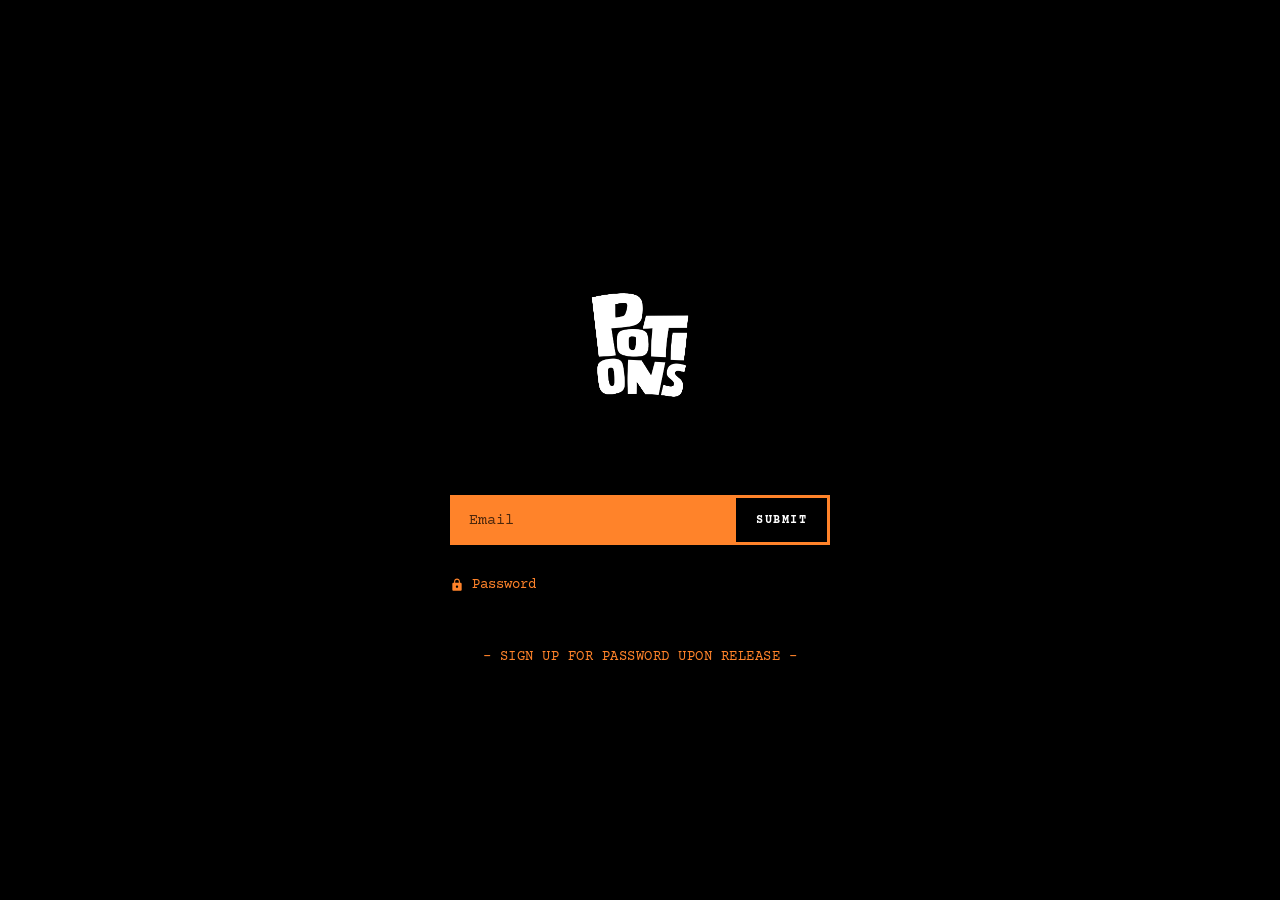
==== password.html @ 975fd413 "Add files via upload" ====
<!DOCTYPE html>
<html lang="en">
<head>
    <meta charset="UTF-8">
    <meta name="viewport" content="width=device-width, initial-scale=1.0">
    <title>POTIONS — Access</title>
    <link href="https://fonts.googleapis.com/css2?family=Courier+Prime:ital,wght@0,400;0,700;1,400&family=Inter:wght@400;600;700;900&family=Syne:wght@800;900&display=swap" rel="stylesheet">
    <link rel="stylesheet" href="style.css">
    <style>
      body {
        margin: 0;
        padding: 0;
        min-height: 100vh;
        display: flex;
        align-items: center;
        justify-content: center;
        background-color: #000000;
        font-family: 'Courier Prime', monospace, sans-serif;
        color: #ffffff;
      }

      .pass-container {
        width: 100%;
        max-width: 520px;
        padding: 2rem 1.5rem;
        display: flex;
        flex-direction: column;
        align-items: center;
        text-align: center;
      }

      /* Expanded Logo Container - No Frame */
      .logo-container {
        width: 100%;
        max-width: 380px;
        margin-bottom: 2.5rem;
        display: flex;
        justify-content: center;
        align-items: center;
      }

      .brand-logo {
        width: 100%;
        height: auto;
        max-height: 220px;
        object-fit: contain;
      }

      /* Form Container */
      .pass-form-wrapper {
        width: 100%;
        max-width: 380px;
      }

      /* Integrated Split Input/Button Group */
      .split-input-group {
        display: flex;
        width: 100%;
        background-color: var(--accent-orange, #ff832a);
        padding: 3px;
        box-sizing: border-box;
      }

      .split-input {
        flex: 1;
        background: var(--accent-orange, #ff832a);
        border: none;
        color: #000000;
        padding: 0.85rem 1rem;
        font-family: 'Courier Prime', monospace;
        font-size: 0.95rem;
        font-weight: 700;
        outline: none;
      }

      .split-input::placeholder {
        color: rgba(0, 0, 0, 0.7);
        font-weight: 400;
      }

      .split-btn {
        background: #000000;
        color: #ffffff;
        border: none;
        padding: 0 1.25rem;
        font-family: 'Courier Prime', monospace;
        font-size: 0.75rem;
        font-weight: 700;
        letter-spacing: 1.5px;
        cursor: pointer;
        text-transform: uppercase;
        transition: background 0.2s ease, color 0.2s ease;
      }

      .split-btn:hover {
        background: #ffffff;
        color: #000000;
      }

      /* Mode Toggle Button */
      .toggle-mode-btn {
        background: transparent;
        border: none;
        color: var(--accent-orange, #ff832a);
        font-family: 'Courier Prime', monospace;
        font-size: 0.85rem;
        margin-top: 2rem;
        cursor: pointer;
        display: flex;
        align-items: center;
        justify-content: center;
        gap: 0.5rem;
      }

      .toggle-mode-btn:hover {
        text-decoration: underline;
      }

      .lock-icon {
        width: 14px;
        height: 14px;
        fill: currentColor;
      }

      /* Subtitle / Tagline */
      .brand-sub {
        font-size: 0.85rem;
        color: var(--accent-orange, #ff832a);
        margin-top: 3.5rem;
        letter-spacing: 0.5px;
        font-family: 'Courier Prime', monospace;
      }

      .error-msg {
        color: #ff4d4d;
        font-size: 0.75rem;
        margin-top: 0.5rem;
        display: none;
        font-family: 'Courier Prime', monospace;
      }

      @media (max-width: 480px) {
        .logo-container {
          max-width: 280px;
        }
        .split-btn {
          padding: 0 0.85rem;
          font-size: 0.7rem;
        }
      }
    </style>
</head>
<body>

    <div class="pass-container">
      
      <!-- Frameless, Enlarged Brand Logo -->
      <div class="logo-container">
        <img src="potions-logo.png" alt="POTIONS Logo" class="brand-logo">
      </div>

      <div class="pass-form-wrapper">
        
        <!-- MODE 1: EMAIL WAITLIST FORM -->
        <div id="waitlist-mode">
          <form action="YOUR_GOOGLE_FORM_URL_HERE" method="POST" target="_blank">
            <div class="split-input-group">
              <input type="email" name="entry.YOUR_ENTRY_ID" placeholder="Email" required class="split-input">
              <button type="submit" class="split-btn">SUBMIT</button>
            </div>
          </form>

          <button type="button" id="btn-show-pass" class="toggle-mode-btn">
            <svg class="lock-icon" viewBox="0 0 24 24">
              <path d="M18 8h-1V6c0-2.76-2.24-5-5-5S7 3.24 7 6v2H6c-1.1 0-2 .9-2 2v10c0 1.1.9 2 2 2h12c1.1 0 2-.9 2-2V10c0-1.1-.9-2-2-2zm-6 9c-1.1 0-2-.9-2-2s.9-2 2-2 2 .9 2 2-.9 2-2 2zm3.1-9H8.9V6c0-1.71 1.39-3.1 3.1-3.1 1.71 0 3.1 1.39 3.1 3.1v2z"/>
            </svg>
            Password
          </button>
        </div>

        <!-- MODE 2: PASSWORD ACCESS FORM -->
        <div id="password-mode" style="display: none;">
          <form id="pass-form">
            <div class="split-input-group">
              <input type="password" id="pass-input" placeholder="Password" required class="split-input">
              <button type="submit" class="split-btn">ENTER</button>
            </div>
            <p id="pass-error" class="error-msg">INVALID PASSWORD</p>
          </form>

          <button type="button" id="btn-show-waitlist" class="toggle-mode-btn">
            Back to Email Sign-up
          </button>
        </div>

      </div>

      <!-- Footer Tagline -->
      <p class="brand-sub">- sign up for password upon release -</p>

    </div>

    <script>
      const SITE_PASSWORD = "POTIONS2026";

      const waitlistMode = document.getElementById('waitlist-mode');
      const passMode     = document.getElementById('password-mode');
      const btnShowPass  = document.getElementById('btn-show-pass');
      const btnShowWait  = document.getElementById('btn-show-waitlist');
      const passForm     = document.getElementById('pass-form');
      const passInput    = document.getElementById('pass-input');
      const passError    = document.getElementById('pass-error');

      btnShowPass.addEventListener('click', () => {
        waitlistMode.style.display = 'none';
        passMode.style.display = 'block';
      });

      btnShowWait.addEventListener('click', () => {
        passMode.style.display = 'none';
        waitlistMode.style.display = 'block';
      });

      passForm.addEventListener('submit', (e) => {
        e.preventDefault();
        if (passInput.value === SITE_PASSWORD) {
          sessionStorage.setItem('siteUnlocked', 'true');
          window.location.href = 'index.html';
        } else {
          passError.style.display = 'block';
        }
      });
    </script>
</body>
</html>
---- style.css ----
/* --- DESIGN SYSTEM (STREETWEAR / RAW DARK THEME) --- */
:root {
    --accent-orange: #ff832a;
    --bg-dark: #000000;         
    --bg-card: #141414;         
    --text-white: #ffffff;       
    --text-muted: #a0a0a0;       
    --border-color: #262626;     
    --font-heading: 'Syne', sans-serif;
    --font-body: 'Inter', sans-serif;
}

* {
    margin: 0;
    padding: 0;
    box-sizing: border-box;
    -webkit-tap-highlight-color: transparent;
}

html {
    scroll-behavior: smooth;
    scroll-padding-top: 120px;
    font-size: 16px;
}

body {
    font-family: var(--font-body);
    background-color: var(--bg-dark);
    color: var(--text-white);
    -webkit-font-smoothing: antialiased;
    overflow-x: hidden;
    text-transform: uppercase;
}

.container {
    max-width: 1320px;
    margin: 0 auto;
    padding: 0 1.5rem;
}

/* --- OVERLAY STYLES --- */
.overlay-container {
  position: fixed;
  top: 0;
  left: 0;
  width: 100vw;
  height: 100vh;
  background-color: #000000;
  z-index: 9999;
  display: flex;
  justify-content: center;
  align-items: center;
  padding: 1.5rem;
}

.overlay-box {
  background-color: #141414;
  border: 2px solid #262626;
  padding: 2.5rem;
  max-width: 420px;
  width: 100%;
  text-align: center;
}

.overlay-title {
  font-family: 'Syne', sans-serif;
  font-weight: 900;
  font-size: 2.5rem;
  margin-bottom: 0.5rem;
  color: #ffffff;
}

.overlay-sub {
  font-size: 0.8rem;
  color: #a0a0a0;
  margin-bottom: 1.5rem;
  text-transform: uppercase;
}

.overlay-form {
  display: flex;
  flex-direction: column;
  gap: 0.75rem;
}

.overlay-input {
  background-color: #000000;
  border: 2px solid #262626;
  color: #ffffff;
  padding: 0.8rem;
  font-family: 'Inter', sans-serif;
  font-weight: 700;
  font-size: 0.85rem;
  text-transform: uppercase;
  outline: none;
}

.overlay-input:focus {
  border-color: #ff832a;
}

.overlay-btn {
  background-color: #ff832a;
  color: #000000;
  border: none;
  padding: 0.8rem;
  font-family: 'Syne', sans-serif;
  font-weight: 900;
  font-size: 0.9rem;
  cursor: pointer;
  letter-spacing: 1px;
}

.overlay-btn.alt {
  background-color: transparent;
  color: #ffffff;
  border: 2px solid #262626;
}

.overlay-btn.alt:hover {
  border-color: #ff832a;
  color: #ff832a;
}

.overlay-divider {
  margin: 1.25rem 0;
  border-bottom: 1px solid #262626;
  line-height: 0.1em;
}

.overlay-divider span {
  background: #141414;
  padding: 0 10px;
  color: #a0a0a0;
  font-size: 0.75rem;
}

.error-msg {
  color: #ff4d4d;
  font-size: 0.75rem;
  display: none;
  margin-top: 0.25rem;
}

#password-overlay {
  position: fixed;
  top: 0;
  left: 0;
  width: 100vw;
  height: 100vh;
  height: 100dvh;
  background: url('YOUR-IMAGE-NAME.jpg') center/cover no-repeat;
  z-index: 9999;
  display: flex;
  align-items: center;
  justify-content: center;
  overflow-y: auto;
}

#password-overlay::before {
  content: '';
  position: absolute;
  top: 0;
  left: 0;
  width: 100%;
  height: 100%;
  background: rgba(0, 0, 0, 0.85);
  z-index: -1;
}

/* --- NAVBAR LAYOUT --- */
.navbar {
    border-bottom: 2px solid var(--border-color);
    padding: 1.0rem 2.5rem;
    position: sticky;
    top: 0;
    background-color: var(--bg-dark);
    z-index: 1000;
    width: 100%;
}

.nav-container {
    display: grid;
    grid-template-columns: 1fr auto 1fr;
    align-items: center;
    width: 100%;
    max-width: 1400px;
    margin: 0 auto;
}

.nav-left {
    display: flex;
    justify-content: flex-start;
    align-items: center;
    gap: 2rem;
    height: 100%;
}

.nav-link {
    font-family: var(--font-body);
    font-weight: 800;
    font-size: 0.9rem;
    letter-spacing: 1.5px;
    color: var(--text-white);
    text-decoration: none;
    position: relative;
    padding: 0.5rem 0;
    transition: color 0.2s ease;
}

.nav-link::after {
    content: '';
    position: absolute;
    bottom: 0;
    left: 0;
    width: 0%;
    height: 2px;
    background-color: var(--accent-orange);
    transition: width 0.2s ease;
}

.nav-link:hover {
    color: var(--accent-orange);
}

.nav-link:hover::after {
    width: 100%;
}

.logo-link {
    display: flex;
    justify-content: center;
    align-items: center;
    text-decoration: none;
    line-height: 0;
}

.nav-logo {
    height: 90px;
    width: auto;
    object-fit: contain;
    display: block;
    margin: 0;
    transition: transform 0.2s ease;
}

.logo-link:hover .nav-logo {
    transform: scale(1.05);
}

.nav-right {
    display: flex;
}

.mobile-menu-btn {
    display: none;
    background: transparent;
    border: none;
    color: var(--text-white);
    font-size: 1.8rem;
    cursor: pointer;
    padding: 0.5rem;
    line-height: 1;
    z-index: 1002;
}

/* --- TICKER BANNER --- */
.ticker-bar {
    background-color: #000000;
    color: #ffffff;
    font-family: var(--font-heading);
    font-weight: 900;
    font-size: 0.85rem;
    letter-spacing: 2px;
    padding: 0.4rem 0;
    overflow: hidden;
    white-space: nowrap;
    border-top: 1px solid var(--border-color);
    border-bottom: 2px solid var(--border-color);
}

.ticker-track {
    display: inline-block;
    animation: ticker 22s linear infinite;
}

.ticker-track span {
    display: inline-block;
}

@keyframes ticker {
    0% { transform: translateX(0); }
    100% { transform: translateX(-50%); }
}

/* --- PRODUCT SECTION LAYOUT --- */
.product-section {
    padding: 3rem 0 5rem 0;
}

.product-grid {
    display: grid;
    grid-template-columns: 1.1fr 0.9fr;
    gap: 4rem;
    align-items: start;
}

.product-gallery {
    display: flex;
    flex-direction: column;
    gap: 1.5rem;
}

.img-container {
    background-color: var(--bg-card);
    border: 2px solid var(--border-color);
    overflow: hidden;
    position: relative;
}

.img-container img {
    width: 100%;
    height: 100%;
    object-fit: cover;
    display: block;
    transition: transform 0.3s ease;
}

.img-container:hover img {
    transform: scale(1.03);
}

.main-img {
    aspect-ratio: 4 / 5;
    width: 100%;
}

.gallery-row {
    display: grid;
    grid-template-columns: 1fr 1fr;
    gap: 1.5rem;
}

.sub-img {
    aspect-ratio: 1 / 1;
}

.product-info {
    display: flex;
    flex-direction: column;
    gap: 1.5rem;
}

.product-title {
    font-family: var(--font-heading);
    font-weight: 900;
    font-size: 2.75rem;
    line-height: 1.1;
    letter-spacing: -1px;
}

.review-stars-summary {
    display: flex;
    align-items: center;
    gap: 0.75rem;
}

.stars {
    color: var(--accent-orange);
    letter-spacing: 2px;
    font-size: 1.1rem;
}

.rating-text {
    font-size: 0.8rem;
    font-weight: 700;
    color: var(--text-muted);
    letter-spacing: 1px;
}

.price-container {
    font-family: var(--font-heading);
    font-size: 2rem;
    font-weight: 900;
    color: var(--accent-orange);
}

.control-group {
    display: flex;
    flex-direction: column;
    gap: 0.5rem;
}

.group-label {
    font-size: 0.75rem;
    font-weight: 800;
    color: var(--text-muted);
    letter-spacing: 1.5px;
}

.pill-container {
    display: flex;
    gap: 0.75rem;
}

.pill-btn {
    background: transparent;
    border: 2px solid var(--border-color);
    color: var(--text-white);
    padding: 0.6rem 1.5rem;
    font-family: var(--font-body);
    font-weight: 700;
    font-size: 0.85rem;
    cursor: pointer;
    transition: all 0.2s ease;
}

.pill-btn.active, .pill-btn:hover {
    border-color: var(--accent-orange);
    background-color: var(--accent-orange);
    color: var(--bg-dark);
}

.purchase-stack {
    display: flex;
    gap: 1rem;
    margin-top: 0.5rem;
}

.quantity-selector {
    display: flex;
    border: 2px solid var(--border-color);
    background-color: var(--bg-card);
}

.qty-btn {
    background: transparent;
    border: none;
    color: var(--text-white);
    width: 45px;
    font-size: 1.2rem;
    font-weight: 700;
    cursor: pointer;
    transition: color 0.2s ease;
}

.qty-btn:hover {
    color: var(--accent-orange);
}

#qty-input {
    width: 45px;
    background: transparent;
    border: none;
    color: var(--text-white);
    text-align: center;
    font-family: var(--font-body);
    font-weight: 700;
    font-size: 1rem;
    appearance: textfield;
    -moz-appearance: textfield;
}

#qty-input::-webkit-outer-spin-button,
#qty-input::-webkit-inner-spin-button {
    -webkit-appearance: none;
    margin: 0;
}

.add-to-cart-btn {
    flex: 1;
    background-color: var(--accent-orange);
    color: var(--bg-dark);
    border: none;
    padding: 1rem 2rem;
    font-family: var(--font-heading);
    font-weight: 900;
    font-size: 1.1rem;
    letter-spacing: 2px;
    cursor: pointer;
    transition: transform 0.1s ease, background-color 0.2s ease;
}

.add-to-cart-btn:hover {
    background-color: #ff9447;
    transform: translateY(-2px);
}

.add-to-cart-btn:active {
    transform: translateY(0);
}

/* Slightly larger single-line tagline */
.sketch-tagline {
    font-family: var(--font-heading);
    font-size: 1.1rem;
    font-style: normal;          /* Removes italicization to match the image */
    font-weight: 900;             /* Ultra-heavy weight matching the image */
    letter-spacing: 0.5px;
    color: var(--accent-orange);
    margin-top: 0.25rem;
    white-space: nowrap;          /* Keeps it strictly on one line */
}

.sketch-bullet-list {
    list-style: none;
    display: flex;
    flex-direction: column;
    gap: 0.5rem;
}

.sketch-bullet-list li {
    font-size: 0.9rem;
    font-weight: 600;
    color: var(--text-white);
    display: flex;
    align-items: center;
    gap: 0.5rem;
}

.sketch-bullet-list li::before {
    content: "•";
    color: var(--accent-orange);
    font-size: 1.2rem;
}

.accordion-stack {
    border-top: 2px solid var(--border-color);
    margin-top: 1rem;
}

.accordion-item {
    border-bottom: 2px solid var(--border-color);
}

.accordion-trigger {
    width: 100%;
    background: transparent;
    border: none;
    padding: 1.2rem 0;
    color: var(--text-white);
    font-family: var(--font-heading);
    font-weight: 800;
    font-size: 0.95rem;
    letter-spacing: 1px;
    display: flex;
    justify-content: space-between;
    align-items: center;
    cursor: pointer;
    text-align: left;
}

.accordion-icon {
    font-size: 1.2rem;
    color: var(--accent-orange);
    font-weight: 700;
}

.accordion-panel {
    max-height: 0;
    overflow: hidden;
    transition: max-height 0.3s ease-out;
}

.accordion-item.open .accordion-panel {
    max-height: 1000px;
}

.accordion-content {
    padding-bottom: 1.2rem;
    font-size: 0.85rem;
    line-height: 1.6;
    color: var(--text-muted);
    text-transform: none;
}

.what-it-does-box {
    background-color: var(--bg-card);
    border: 2px solid var(--border-color);
    padding: 1.5rem;
    margin-top: 0.5rem;
}

.what-heading {
    font-family: var(--font-heading);
    font-size: 1.1rem;
    font-weight: 900;
    color: var(--accent-orange);
    margin-bottom: 0.75rem;
    letter-spacing: 1px;
}

.what-text {
    font-size: 0.85rem;
    line-height: 1.5;
    color: var(--text-white);
    margin-bottom: 1rem;
    text-transform: none;
}

.what-it-does-box ul {
    list-style-type: square;
    padding-left: 1.2rem;
    display: flex;
    flex-direction: column;
    gap: 0.4rem;
}

.what-it-does-box li {
    font-size: 0.8rem;
    color: var(--text-muted);
    text-transform: none;
}

/* --- FOOTER --- */
.footer-grid {
    display: grid;
    grid-template-columns: 2fr 1fr 1fr 1.5fr;
    gap: 3rem;
    margin-bottom: 3rem;
}

.brand-col .logo {
    font-family: var(--font-heading);
    font-weight: 900;
    font-size: 2rem;
    letter-spacing: -1px;
    display: block;
    margin-bottom: 1rem;
}

.footer-tagline {
    font-size: 0.8rem;
    color: var(--text-muted);
    line-height: 1.5;
    font-weight: 600;
    max-width: 280px;
}

.footer-heading {
    font-family: var(--font-heading);
    font-weight: 800;
    font-size: 0.85rem;
    letter-spacing: 1.5px;
    color: var(--accent-orange);
    margin-bottom: 1.2rem;
}

.footer-list {
    list-style: none;
    display: flex;
    flex-direction: column;
    gap: 0.75rem;
}

.footer-list a {
    color: var(--text-muted);
    text-decoration: none;
    font-size: 0.85rem;
    font-weight: 600;
    transition: color 0.2s ease;
}

.footer-list a:hover {
    color: var(--text-white);
}

.footer-text {
    font-size: 0.85rem;
    color: var(--text-muted);
    margin-bottom: 1rem;
    text-transform: none;
}

.footer-social-btn {
    display: inline-flex;
    align-items: center;
    gap: 0.5rem;
    background-color: var(--bg-card);
    border: 2px solid var(--border-color);
    color: var(--text-white);
    padding: 0.6rem 1rem;
    text-decoration: none;
    font-weight: 700;
    font-size: 0.8rem;
    transition: all 0.2s ease;
}

.footer-social-btn:hover {
    border-color: var(--accent-orange);
    color: var(--accent-orange);
}

.instagram-icon {
    width: 16px;
    height: 16px;
}

.footer-bottom {
    border-top: 1px solid var(--border-color);
    padding-top: 2rem;
    display: flex;
    justify-content: space-between;
    align-items: center;
    font-size: 0.75rem;
    color: var(--text-muted);
    font-weight: 600;
}

.payment-badges {
    display: flex;
    gap: 1rem;
}

.payment-badges span {
    border: 1px solid var(--border-color);
    padding: 0.2rem 0.5rem;
    border-radius: 3px;
    font-size: 0.65rem;
}

/* --- RESPONSIVE MEDIA QUERIES --- */

/* Tablets & Small Laptops */
@media (max-width: 900px) {
    .navbar {
        padding: 0.75rem 1.25rem;
    }

    .nav-container {
        display: grid;
        grid-template-columns: 40px 1fr 40px;
        align-items: center;
        width: 100%;
    }

    .logo-link {
        grid-column: 2;
        justify-self: center;
    }

    .nav-logo {
        height: 75px;
        width: auto;
    }

    .mobile-menu-btn {
        display: block;
        grid-column: 3;
        justify-self: end;
    }

    .nav-right {
        display: none;
    }

    .nav-left {
        display: flex;
        position: fixed;
        top: 0;
        left: 0;
        width: 100vw;
        height: 100vh;
        background-color: var(--bg-dark);
        flex-direction: column;
        justify-content: center;
        align-items: flex-start;
        padding: 3rem 2.5rem;
        gap: 2rem;
        z-index: 1001;
        opacity: 0;
        pointer-events: none;
        transition: opacity 0.3s ease, transform 0.3s ease;
        transform: translateY(-10px);
    }

    .nav-left.mobile-open {
        opacity: 1;
        pointer-events: auto;
        transform: translateY(0);
    }

    .nav-left .nav-link {
        font-family: var(--font-heading);
        font-size: 1.6rem;
        font-weight: 900;
        letter-spacing: 2px;
        color: var(--text-white);
        text-decoration: none;
    }

    .product-grid {
        grid-template-columns: 1fr;
        gap: 2.5rem;
    }

    .footer-grid {
        grid-template-columns: 1fr 1fr;
        gap: 2rem;
    }

    .brand-col {
        grid-column: span 2;
    }
}

/* Mobile Phones */
@media (max-width: 550px) {
    .product-title {
        font-size: 2rem;
    }

    .sketch-tagline {
        font-size: 0.8rem; /* Keeps font bold and unified on 1 line across all phone sizes */
        white-space: nowrap;
    }

    .purchase-stack {
        flex-direction: column;
        width: 100%;
    }

    .quantity-selector {
        justify-content: center;
        width: 100%;
        height: 48px;
    }

    .add-to-cart-btn {
        width: 100%;
        padding: 1.1rem;
    }

    .overlay-input {
        font-size: 16px !important; /* Prevents mobile Safari auto-zoom on focus */
        padding: 0.9rem 0.75rem;
    }

    .overlay-box {
        padding: 1.5rem 1rem;
        max-width: 100% !important;
        width: 100%;
    }

    .overlay-title {
        font-size: 1.8rem;
    }

    .overlay-sub {
        font-size: 0.75rem;
    }

    .footer-grid {
        grid-template-columns: 1fr;
    }
    
    .brand-col {
        grid-column: span 1;
    }

    .footer-bottom {
        flex-direction: column;
        gap: 1rem;
        text-align: center;
    }
}
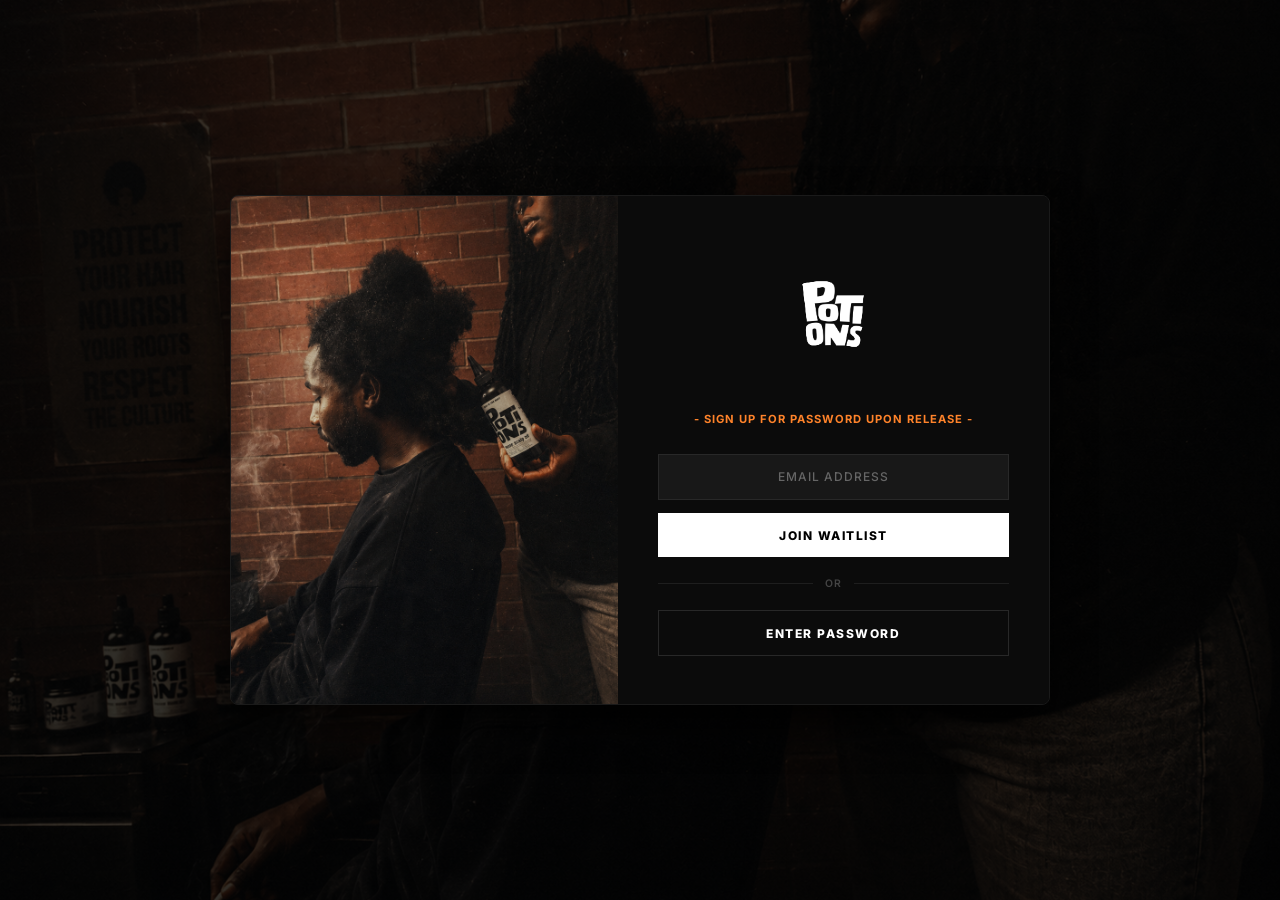
==== commit d9766d6e: "Revamp password.html for private access" ====
--- a/password.html
+++ b/password.html
@@ -3,200 +3,252 @@
 <head>
     <meta charset="UTF-8">
     <meta name="viewport" content="width=device-width, initial-scale=1.0">
-    <title>POTIONS — Access</title>
-    <link href="https://fonts.googleapis.com/css2?family=Courier+Prime:ital,wght@0,400;0,700;1,400&family=Inter:wght@400;600;700;900&family=Syne:wght@800;900&display=swap" rel="stylesheet">
+    <title>POTIONS — Private Access</title>
+    <link href="https://fonts.googleapis.com/css2?family=Inter:wght@400;500;600;700;800;900&display=swap" rel="stylesheet">
     <link rel="stylesheet" href="style.css">
     <style>
+      *, *::before, *::after {
+        box-sizing: border-box;
+      }
+
       body {
         margin: 0;
-        padding: 0;
+        padding: 1.5rem;
         min-height: 100vh;
         display: flex;
         align-items: center;
         justify-content: center;
-        background-color: #000000;
-        font-family: 'Courier Prime', monospace, sans-serif;
+        /* Fullscreen dark background image */
+        background: url('scalp-main.jpg') center/cover no-repeat fixed;
+        font-family: 'Inter', sans-serif;
         color: #ffffff;
-      }
-
-      .pass-container {
-        width: 100%;
-        max-width: 520px;
-        padding: 2rem 1.5rem;
+        position: relative;
+      }
+
+      /* Dark veil over the main body background */
+      body::before {
+        content: '';
+        position: absolute;
+        top: 0;
+        left: 0;
+        right: 0;
+        bottom: 0;
+        background: rgba(0, 0, 0, 0.75);
+        z-index: 1;
+      }
+
+      /* Floating Split-Card Container */
+      .pass-card {
+        position: relative;
+        z-index: 2;
+        width: 100%;
+        max-width: 820px;
+        display: flex;
+        background-color: #0d0d0d;
+        border: 1px solid #1a1a1a;
+        border-radius: 8px;
+        overflow: hidden;
+        box-shadow: 0 20px 40px rgba(0, 0, 0, 0.8);
+      }
+
+      /* Left Side: Featured Image */
+      .card-image-side {
+        flex: 1.1;
+        background: url('scalp-main.jpg') center/cover no-repeat;
+        min-height: 480px;
+      }
+
+      /* Right Side: Form Panel */
+      .card-form-side {
+        flex: 1;
+        padding: 3rem 2.5rem;
         display: flex;
         flex-direction: column;
         align-items: center;
+        justify-content: center;
         text-align: center;
-      }
-
-      /* Expanded Logo Container - No Frame */
+        background-color: #0b0b0b;
+      }
+
+      /* Logo */
       .logo-container {
         width: 100%;
-        max-width: 380px;
-        margin-bottom: 2.5rem;
-        display: flex;
-        justify-content: center;
-        align-items: center;
+        max-width: 140px;
+        margin-bottom: 1.5rem;
       }
 
       .brand-logo {
         width: 100%;
         height: auto;
-        max-height: 220px;
         object-fit: contain;
       }
 
-      /* Form Container */
-      .pass-form-wrapper {
-        width: 100%;
-        max-width: 380px;
-      }
-
-      /* Integrated Split Input/Button Group */
-      .split-input-group {
-        display: flex;
-        width: 100%;
-        background-color: var(--accent-orange, #ff832a);
-        padding: 3px;
-        box-sizing: border-box;
-      }
-
-      .split-input {
-        flex: 1;
-        background: var(--accent-orange, #ff832a);
+      /* Subtitle / Tagline */
+      .brand-sub {
+        font-size: 0.7rem;
+        color: var(--accent-orange, #ff832a);
+        letter-spacing: 1px;
+        text-transform: uppercase;
+        font-weight: 700;
+        margin-bottom: 1.75rem;
+      }
+
+      /* Form Elements */
+      .pass-form {
+        width: 100%;
+        display: flex;
+        flex-direction: column;
+        gap: 0.85rem;
+      }
+
+      .pass-input {
+        width: 100%;
+        padding: 0.9rem 1rem;
+        background: #181818;
+        border: 1px solid #282828;
+        color: #ffffff;
+        font-family: 'Inter', sans-serif;
+        font-size: 0.8rem;
+        font-weight: 500;
+        text-align: center;
+        letter-spacing: 0.5px;
+        outline: none;
+        transition: border-color 0.2s ease;
+      }
+
+      .pass-input:focus {
+        border-color: #444444;
+      }
+
+      .pass-input::placeholder {
+        color: #666666;
+        text-transform: uppercase;
+        font-size: 0.75rem;
+        letter-spacing: 1px;
+      }
+
+      .pass-btn {
+        width: 100%;
+        padding: 0.9rem 1rem;
+        background: #ffffff;
+        color: #000000;
         border: none;
-        color: #000000;
-        padding: 0.85rem 1rem;
-        font-family: 'Courier Prime', monospace;
-        font-size: 0.95rem;
-        font-weight: 700;
-        outline: none;
-      }
-
-      .split-input::placeholder {
-        color: rgba(0, 0, 0, 0.7);
-        font-weight: 400;
-      }
-
-      .split-btn {
-        background: #000000;
-        color: #ffffff;
-        border: none;
-        padding: 0 1.25rem;
-        font-family: 'Courier Prime', monospace;
+        font-family: 'Inter', sans-serif;
         font-size: 0.75rem;
-        font-weight: 700;
+        font-weight: 800;
         letter-spacing: 1.5px;
         cursor: pointer;
         text-transform: uppercase;
-        transition: background 0.2s ease, color 0.2s ease;
-      }
-
-      .split-btn:hover {
-        background: #ffffff;
-        color: #000000;
-      }
-
-      /* Mode Toggle Button */
-      .toggle-mode-btn {
+        transition: opacity 0.2s ease, background-color 0.2s ease;
+      }
+
+      .pass-btn:hover {
+        opacity: 0.9;
+      }
+
+      /* Outline Alternate Button */
+      .pass-btn.alt {
         background: transparent;
-        border: none;
-        color: var(--accent-orange, #ff832a);
-        font-family: 'Courier Prime', monospace;
-        font-size: 0.85rem;
-        margin-top: 2rem;
-        cursor: pointer;
+        color: #ffffff;
+        border: 1px solid #282828;
+      }
+
+      .pass-btn.alt:hover {
+        border-color: #555555;
+        background: #121212;
+      }
+
+      /* Divider Line */
+      .divider {
         display: flex;
         align-items: center;
-        justify-content: center;
-        gap: 0.5rem;
-      }
-
-      .toggle-mode-btn:hover {
-        text-decoration: underline;
-      }
-
-      .lock-icon {
-        width: 14px;
-        height: 14px;
-        fill: currentColor;
-      }
-
-      /* Subtitle / Tagline */
-      .brand-sub {
-        font-size: 0.85rem;
-        color: var(--accent-orange, #ff832a);
-        margin-top: 3.5rem;
-        letter-spacing: 0.5px;
-        font-family: 'Courier Prime', monospace;
+        text-align: center;
+        width: 100%;
+        margin: 1.25rem 0;
+        color: #444444;
+        font-size: 0.65rem;
+        font-weight: 600;
+        letter-spacing: 1px;
+      }
+
+      .divider::before, .divider::after {
+        content: '';
+        flex: 1;
+        border-bottom: 1px solid #1e1e1e;
+      }
+
+      .divider span {
+        padding: 0 0.75rem;
       }
 
       .error-msg {
         color: #ff4d4d;
         font-size: 0.75rem;
-        margin-top: 0.5rem;
+        margin: 0;
         display: none;
-        font-family: 'Courier Prime', monospace;
-      }
-
-      @media (max-width: 480px) {
-        .logo-container {
-          max-width: 280px;
-        }
-        .split-btn {
-          padding: 0 0.85rem;
-          font-size: 0.7rem;
+        font-weight: 600;
+      }
+
+      /* Mobile Responsiveness */
+      @media (max-width: 720px) {
+        .pass-card {
+          flex-direction: column;
+          max-width: 400px;
+        }
+
+        .card-image-side {
+          min-height: 220px;
+        }
+
+        .card-form-side {
+          padding: 2rem 1.5rem;
         }
       }
     </style>
 </head>
 <body>
 
-    <div class="pass-container">
+    <div class="pass-card">
       
-      <!-- Frameless, Enlarged Brand Logo -->
-      <div class="logo-container">
-        <img src="potions-logo.png" alt="POTIONS Logo" class="brand-logo">
+      <!-- LEFT PANEL: IMAGE -->
+      <div class="card-image-side"></div>
+
+      <!-- RIGHT PANEL: FORM CONTENT -->
+      <div class="card-form-side">
+        
+        <!-- Logo -->
+        <div class="logo-container">
+          <img src="potions-logo.png" alt="POTIONS Logo" class="brand-logo">
+        </div>
+
+        <p class="brand-sub">- sign up for password upon release -</p>
+
+        <!-- MODE 1: WAITLIST FORM -->
+        <div id="waitlist-mode" style="width: 100%;">
+          <form action="YOUR_GOOGLE_FORM_URL_HERE" method="POST" target="_blank" class="pass-form">
+            <input type="email" name="entry.YOUR_ENTRY_ID" placeholder="EMAIL ADDRESS" required class="pass-input">
+            <button type="submit" class="pass-btn">JOIN WAITLIST</button>
+          </form>
+
+          <div class="divider"><span>OR</span></div>
+
+          <button type="button" id="btn-show-pass" class="pass-btn alt">ENTER PASSWORD</button>
+        </div>
+
+        <!-- MODE 2: PASSWORD ACCESS FORM -->
+        <div id="password-mode" style="display: none; width: 100%;">
+          <form id="pass-form" class="pass-form">
+            <input type="password" id="pass-input" placeholder="ENTER PASSWORD" required class="pass-input">
+            <p id="pass-error" class="error-msg">INVALID PASSWORD</p>
+            <button type="submit" class="pass-btn">ENTER SITE</button>
+          </form>
+
+          <div class="divider"><span>OR</span></div>
+
+          <button type="button" id="btn-show-waitlist" class="pass-btn alt">BACK TO WAITLIST</button>
+        </div>
+
       </div>
-
-      <div class="pass-form-wrapper">
-        
-        <!-- MODE 1: EMAIL WAITLIST FORM -->
-        <div id="waitlist-mode">
-          <form action="YOUR_GOOGLE_FORM_URL_HERE" method="POST" target="_blank">
-            <div class="split-input-group">
-              <input type="email" name="entry.YOUR_ENTRY_ID" placeholder="Email" required class="split-input">
-              <button type="submit" class="split-btn">SUBMIT</button>
-            </div>
-          </form>
-
-          <button type="button" id="btn-show-pass" class="toggle-mode-btn">
-            <svg class="lock-icon" viewBox="0 0 24 24">
-              <path d="M18 8h-1V6c0-2.76-2.24-5-5-5S7 3.24 7 6v2H6c-1.1 0-2 .9-2 2v10c0 1.1.9 2 2 2h12c1.1 0 2-.9 2-2V10c0-1.1-.9-2-2-2zm-6 9c-1.1 0-2-.9-2-2s.9-2 2-2 2 .9 2 2-.9 2-2 2zm3.1-9H8.9V6c0-1.71 1.39-3.1 3.1-3.1 1.71 0 3.1 1.39 3.1 3.1v2z"/>
-            </svg>
-            Password
-          </button>
-        </div>
-
-        <!-- MODE 2: PASSWORD ACCESS FORM -->
-        <div id="password-mode" style="display: none;">
-          <form id="pass-form">
-            <div class="split-input-group">
-              <input type="password" id="pass-input" placeholder="Password" required class="split-input">
-              <button type="submit" class="split-btn">ENTER</button>
-            </div>
-            <p id="pass-error" class="error-msg">INVALID PASSWORD</p>
-          </form>
-
-          <button type="button" id="btn-show-waitlist" class="toggle-mode-btn">
-            Back to Email Sign-up
-          </button>
-        </div>
-
-      </div>
-
-      <!-- Footer Tagline -->
-      <p class="brand-sub">- sign up for password upon release -</p>
 
     </div>
 
@@ -232,4 +284,4 @@
       });
     </script>
 </body>
-</html>+</html>
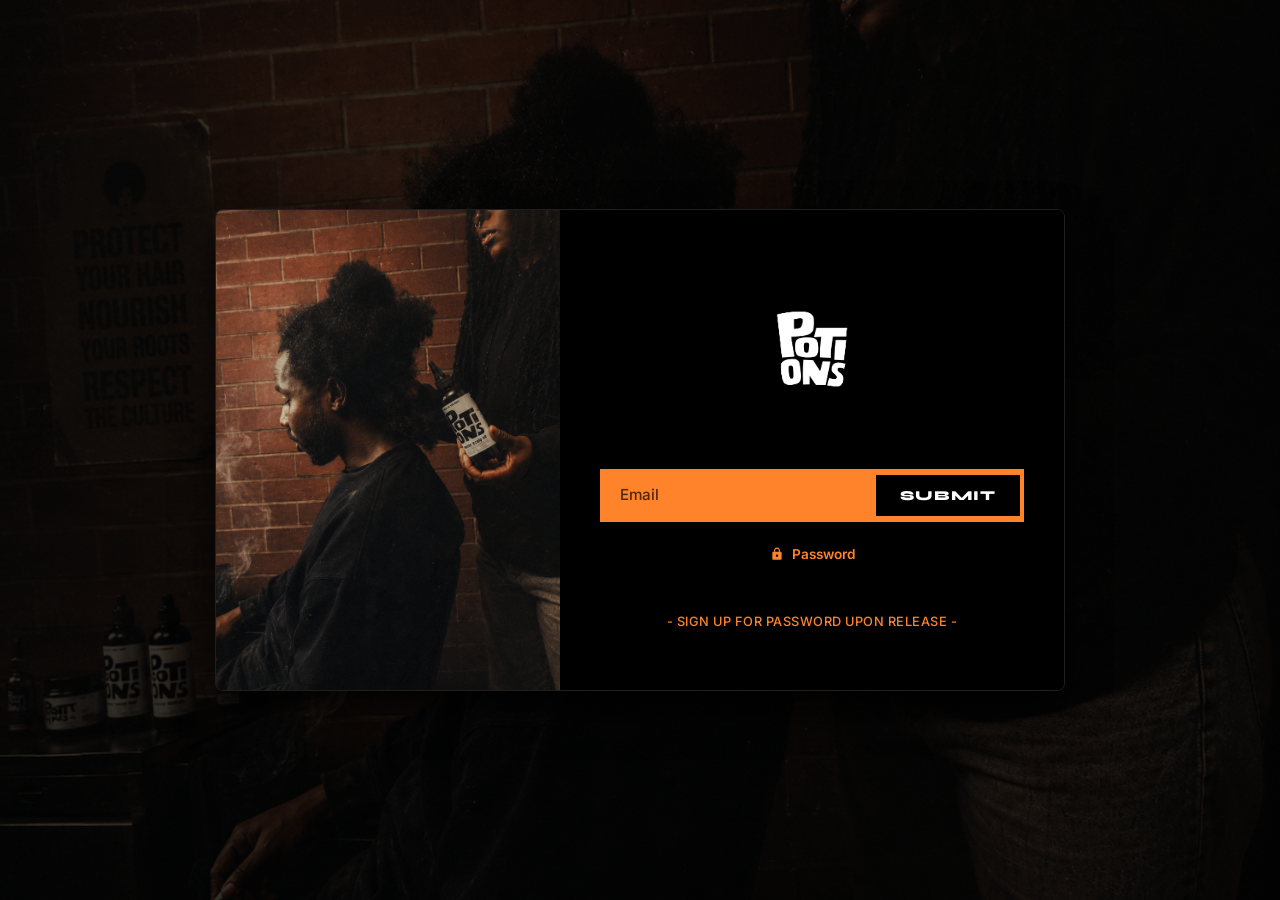
==== commit bf682ea9: "Update password.html" ====
--- a/password.html
+++ b/password.html
@@ -3,8 +3,8 @@
 <head>
     <meta charset="UTF-8">
     <meta name="viewport" content="width=device-width, initial-scale=1.0">
-    <title>POTIONS — Private Access</title>
-    <link href="https://fonts.googleapis.com/css2?family=Inter:wght@400;500;600;700;800;900&display=swap" rel="stylesheet">
+    <title>POTIONS — Access</title>
+    <link href="https://fonts.googleapis.com/css2?family=Inter:wght@400;500;600;700&family=Syne:wght@700;800;900&display=swap" rel="stylesheet">
     <link rel="stylesheet" href="style.css">
     <style>
       *, *::before, *::after {
@@ -18,14 +18,14 @@
         display: flex;
         align-items: center;
         justify-content: center;
-        /* Fullscreen dark background image */
+        /* Full-screen dark background image */
         background: url('scalp-main.jpg') center/cover no-repeat fixed;
         font-family: 'Inter', sans-serif;
         color: #ffffff;
         position: relative;
       }
 
-      /* Dark veil over the main body background */
+      /* Dark veil over body background */
       body::before {
         content: '';
         position: absolute;
@@ -42,16 +42,16 @@
         position: relative;
         z-index: 2;
         width: 100%;
-        max-width: 820px;
-        display: flex;
-        background-color: #0d0d0d;
-        border: 1px solid #1a1a1a;
+        max-width: 850px;
+        display: flex;
+        background-color: #000000;
+        border: 1px solid #1f1f1f;
         border-radius: 8px;
         overflow: hidden;
         box-shadow: 0 20px 40px rgba(0, 0, 0, 0.8);
       }
 
-      /* Left Side: Featured Image */
+      /* Left Side: Featured Image Panel */
       .card-image-side {
         flex: 1.1;
         background: url('scalp-main.jpg') center/cover no-repeat;
@@ -67,141 +67,154 @@
         align-items: center;
         justify-content: center;
         text-align: center;
-        background-color: #0b0b0b;
-      }
-
-      /* Logo */
+        background-color: #000000;
+      }
+
+      /* Logo Container */
       .logo-container {
         width: 100%;
-        max-width: 140px;
-        margin-bottom: 1.5rem;
+        max-width: 160px;
+        margin-bottom: 2.5rem;
+        display: flex;
+        justify-content: center;
+        align-items: center;
       }
 
       .brand-logo {
         width: 100%;
         height: auto;
+        max-height: 180px;
         object-fit: contain;
+      }
+
+      /* Form Wrapper */
+      .pass-form-wrapper {
+        width: 100%;
+      }
+
+      /* Integrated Split Input/Button Group */
+      .split-input-group {
+        display: flex;
+        width: 100%;
+        background-color: var(--accent-orange, #ff832a);
+        padding: 4px;
+        align-items: center;
+      }
+
+      .split-input {
+        flex: 1;
+        min-width: 0;
+        background: transparent;
+        border: none;
+        color: #000000;
+        padding: 0.85rem 1rem;
+        font-family: 'Inter', sans-serif;
+        font-size: 0.95rem;
+        font-weight: 600;
+        line-height: 1.2;
+        outline: none;
+      }
+
+      .split-input::placeholder {
+        color: rgba(0, 0, 0, 0.7);
+        font-weight: 500;
+      }
+
+      .split-btn {
+        background: #000000;
+        color: #ffffff;
+        border: none;
+        padding: 0.85rem 1.5rem;
+        font-family: 'Syne', sans-serif;
+        font-size: 0.85rem;
+        font-weight: 800;
+        line-height: 1;
+        letter-spacing: 1px;
+        cursor: pointer;
+        text-transform: uppercase;
+        white-space: nowrap;
+        display: flex;
+        align-items: center;
+        justify-content: center;
+        transition: background 0.2s ease, color 0.2s ease;
+      }
+
+      .split-btn:hover {
+        background: #ffffff;
+        color: #000000;
+      }
+
+      /* Mode Toggle Button */
+      .toggle-mode-btn {
+        background: transparent;
+        border: none;
+        color: var(--accent-orange, #ff832a);
+        font-family: 'Inter', sans-serif;
+        font-size: 0.85rem;
+        font-weight: 600;
+        margin-top: 1.5rem;
+        cursor: pointer;
+        display: inline-flex;
+        align-items: center;
+        justify-content: center;
+        gap: 0.5rem;
+      }
+
+      .toggle-mode-btn:hover {
+        text-decoration: underline;
+      }
+
+      .lock-icon {
+        width: 14px;
+        height: 14px;
+        fill: currentColor;
+        flex-shrink: 0;
       }
 
       /* Subtitle / Tagline */
       .brand-sub {
-        font-size: 0.7rem;
+        font-size: 0.8rem;
         color: var(--accent-orange, #ff832a);
-        letter-spacing: 1px;
-        text-transform: uppercase;
-        font-weight: 700;
-        margin-bottom: 1.75rem;
-      }
-
-      /* Form Elements */
-      .pass-form {
-        width: 100%;
-        display: flex;
-        flex-direction: column;
-        gap: 0.85rem;
-      }
-
-      .pass-input {
-        width: 100%;
-        padding: 0.9rem 1rem;
-        background: #181818;
-        border: 1px solid #282828;
-        color: #ffffff;
-        font-family: 'Inter', sans-serif;
-        font-size: 0.8rem;
+        margin-top: 3rem;
+        letter-spacing: 0.5px;
+        font-family: 'Inter', sans-serif;
         font-weight: 500;
-        text-align: center;
-        letter-spacing: 0.5px;
-        outline: none;
-        transition: border-color 0.2s ease;
-      }
-
-      .pass-input:focus {
-        border-color: #444444;
-      }
-
-      .pass-input::placeholder {
-        color: #666666;
-        text-transform: uppercase;
-        font-size: 0.75rem;
-        letter-spacing: 1px;
-      }
-
-      .pass-btn {
-        width: 100%;
-        padding: 0.9rem 1rem;
-        background: #ffffff;
-        color: #000000;
-        border: none;
-        font-family: 'Inter', sans-serif;
-        font-size: 0.75rem;
-        font-weight: 800;
-        letter-spacing: 1.5px;
-        cursor: pointer;
-        text-transform: uppercase;
-        transition: opacity 0.2s ease, background-color 0.2s ease;
-      }
-
-      .pass-btn:hover {
-        opacity: 0.9;
-      }
-
-      /* Outline Alternate Button */
-      .pass-btn.alt {
-        background: transparent;
-        color: #ffffff;
-        border: 1px solid #282828;
-      }
-
-      .pass-btn.alt:hover {
-        border-color: #555555;
-        background: #121212;
-      }
-
-      /* Divider Line */
-      .divider {
-        display: flex;
-        align-items: center;
-        text-align: center;
-        width: 100%;
-        margin: 1.25rem 0;
-        color: #444444;
-        font-size: 0.65rem;
-        font-weight: 600;
-        letter-spacing: 1px;
-      }
-
-      .divider::before, .divider::after {
-        content: '';
-        flex: 1;
-        border-bottom: 1px solid #1e1e1e;
-      }
-
-      .divider span {
-        padding: 0 0.75rem;
+        line-height: 1.4;
       }
 
       .error-msg {
         color: #ff4d4d;
         font-size: 0.75rem;
-        margin: 0;
+        margin-top: 0.5rem;
         display: none;
+        font-family: 'Inter', sans-serif;
         font-weight: 600;
       }
 
-      /* Mobile Responsiveness */
+      /* Responsive Layout for Mobile */
       @media (max-width: 720px) {
         .pass-card {
           flex-direction: column;
-          max-width: 400px;
+          max-width: 420px;
         }
 
         .card-image-side {
           min-height: 220px;
+          flex: none;
         }
 
         .card-form-side {
           padding: 2rem 1.5rem;
+        }
+
+        .logo-container {
+          max-width: 120px;
+          margin-bottom: 1.75rem;
+        }
+
+        .split-btn {
+          padding: 0.85rem 1rem;
+          font-size: 0.75rem;
         }
       }
     </style>
@@ -210,43 +223,55 @@
 
     <div class="pass-card">
       
-      <!-- LEFT PANEL: IMAGE -->
+      <!-- LEFT SIDE: LIFESTYLE IMAGE -->
       <div class="card-image-side"></div>
 
-      <!-- RIGHT PANEL: FORM CONTENT -->
+      <!-- RIGHT SIDE: FORM CONTENT -->
       <div class="card-form-side">
         
-        <!-- Logo -->
+        <!-- Brand Logo -->
         <div class="logo-container">
           <img src="potions-logo.png" alt="POTIONS Logo" class="brand-logo">
         </div>
 
+        <div class="pass-form-wrapper">
+          
+          <!-- MODE 1: EMAIL WAITLIST FORM -->
+          <div id="waitlist-mode">
+            <form action="YOUR_GOOGLE_FORM_URL_HERE" method="POST" target="_blank">
+              <div class="split-input-group">
+                <input type="email" name="entry.YOUR_ENTRY_ID" placeholder="Email" required class="split-input">
+                <button type="submit" class="split-btn">SUBMIT</button>
+              </div>
+            </form>
+
+            <button type="button" id="btn-show-pass" class="toggle-mode-btn">
+              <svg class="lock-icon" viewBox="0 0 24 24">
+                <path d="M18 8h-1V6c0-2.76-2.24-5-5-5S7 3.24 7 6v2H6c-1.1 0-2 .9-2 2v10c0 1.1.9 2 2 2h12c1.1 0 2-.9 2-2V10c0-1.1-.9-2-2-2zm-6 9c-1.1 0-2-.9-2-2s.9-2 2-2 2 .9 2 2-.9 2-2 2zm3.1-9H8.9V6c0-1.71 1.39-3.1 3.1-3.1 1.71 0 3.1 1.39 3.1 3.1v2z"/>
+              </svg>
+              Password
+            </button>
+          </div>
+
+          <!-- MODE 2: PASSWORD ACCESS FORM -->
+          <div id="password-mode" style="display: none;">
+            <form id="pass-form">
+              <div class="split-input-group">
+                <input type="password" id="pass-input" placeholder="Password" required class="split-input">
+                <button type="submit" class="split-btn">ENTER</button>
+              </div>
+              <p id="pass-error" class="error-msg">INVALID PASSWORD</p>
+            </form>
+
+            <button type="button" id="btn-show-waitlist" class="toggle-mode-btn">
+              Back to Email Sign-up
+            </button>
+          </div>
+
+        </div>
+
+        <!-- Footer Tagline -->
         <p class="brand-sub">- sign up for password upon release -</p>
-
-        <!-- MODE 1: WAITLIST FORM -->
-        <div id="waitlist-mode" style="width: 100%;">
-          <form action="YOUR_GOOGLE_FORM_URL_HERE" method="POST" target="_blank" class="pass-form">
-            <input type="email" name="entry.YOUR_ENTRY_ID" placeholder="EMAIL ADDRESS" required class="pass-input">
-            <button type="submit" class="pass-btn">JOIN WAITLIST</button>
-          </form>
-
-          <div class="divider"><span>OR</span></div>
-
-          <button type="button" id="btn-show-pass" class="pass-btn alt">ENTER PASSWORD</button>
-        </div>
-
-        <!-- MODE 2: PASSWORD ACCESS FORM -->
-        <div id="password-mode" style="display: none; width: 100%;">
-          <form id="pass-form" class="pass-form">
-            <input type="password" id="pass-input" placeholder="ENTER PASSWORD" required class="pass-input">
-            <p id="pass-error" class="error-msg">INVALID PASSWORD</p>
-            <button type="submit" class="pass-btn">ENTER SITE</button>
-          </form>
-
-          <div class="divider"><span>OR</span></div>
-
-          <button type="button" id="btn-show-waitlist" class="pass-btn alt">BACK TO WAITLIST</button>
-        </div>
 
       </div>
 
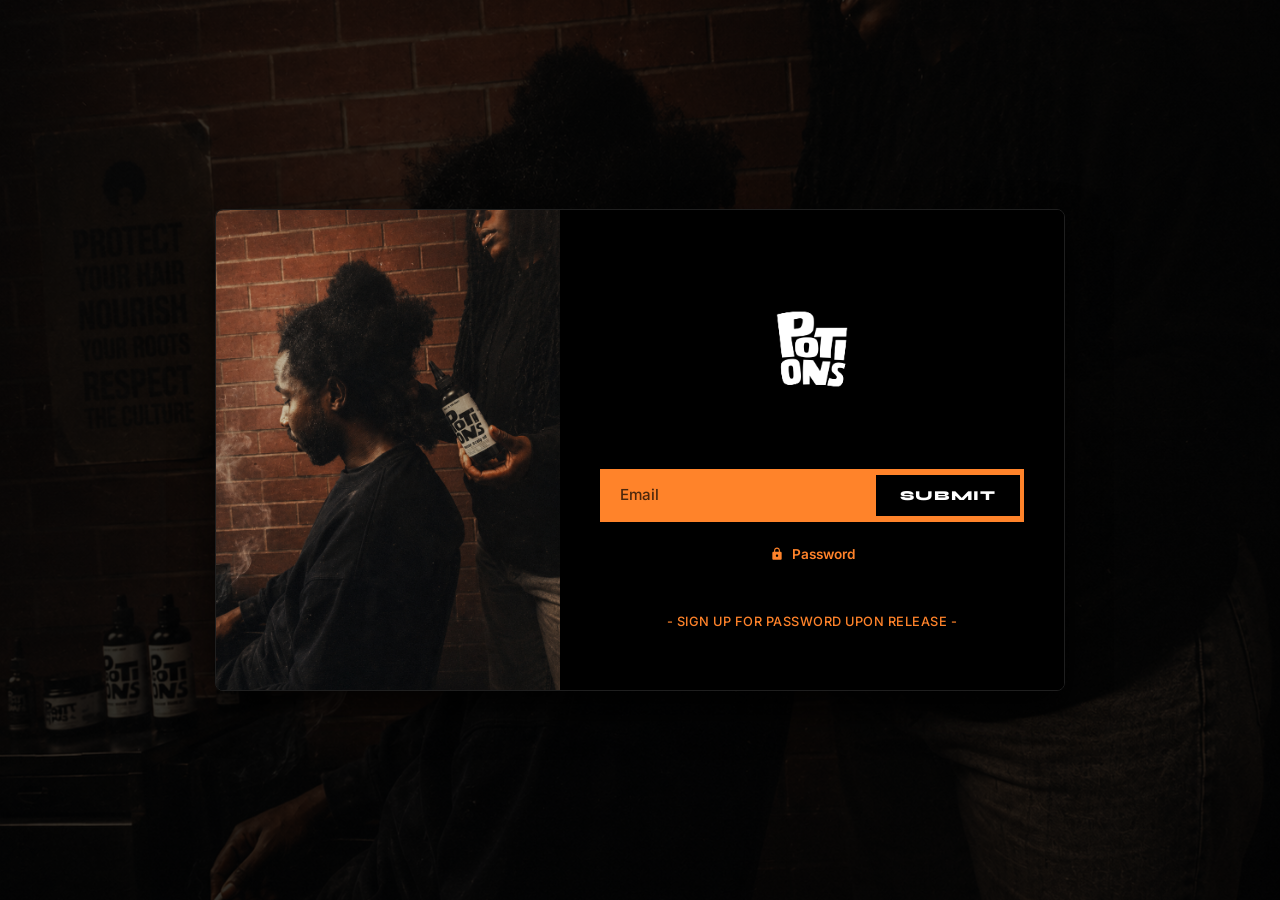
==== commit 4c14988d: "Refactor password.html for improved styles and layout Added fixes for background and overlay styles," ====
--- a/password.html
+++ b/password.html
@@ -11,30 +11,40 @@
         box-sizing: border-box;
       }
 
+      /* Fix 1: Set html background to pure black to eliminate white space during elastic scrolling/pull-to-refresh */
+      html {
+        background-color: #000000;
+        height: 100%;
+        overflow-x: hidden;
+      }
+
       body {
         margin: 0;
         padding: 1.5rem;
         min-height: 100vh;
-        display: flex;
-        align-items: center;
-        justify-content: center;
-        /* Full-screen dark background image */
-        background: url('scalp-main.jpg') center/cover no-repeat fixed;
+        min-height: 100dvh; /* Dynamic viewport height to account for mobile browser bars */
+        display: flex;
+        align-items: center;
+        justify-content: center;
+        /* Full-screen dark background image fallback */
+        background: #000000 url('scalp-main.jpg') center/cover no-repeat fixed;
         font-family: 'Inter', sans-serif;
         color: #ffffff;
         position: relative;
-      }
-
-      /* Dark veil over body background */
+        overflow-x: hidden;
+      }
+
+      /* Fix 2: Fixed positioning for dark overlay veil so it stays pinned across full viewport during scroll */
       body::before {
         content: '';
-        position: absolute;
+        position: fixed;
         top: 0;
         left: 0;
-        right: 0;
-        bottom: 0;
+        width: 100vw;
+        height: 100vh;
         background: rgba(0, 0, 0, 0.75);
         z-index: 1;
+        pointer-events: none;
       }
 
       /* Floating Split-Card Container */
@@ -43,6 +53,7 @@
         z-index: 2;
         width: 100%;
         max-width: 850px;
+        margin: auto;
         display: flex;
         background-color: #000000;
         border: 1px solid #1f1f1f;
@@ -193,9 +204,15 @@
 
       /* Responsive Layout for Mobile */
       @media (max-width: 720px) {
+        body {
+          padding: 1rem 0.75rem;
+        }
+
+        /* Fix 3: Standard page flow prevents cropped content and nested scrollbars on mobile */
         .pass-card {
           flex-direction: column;
           max-width: 420px;
+          margin: 1rem auto;
         }
 
         .card-image-side {
